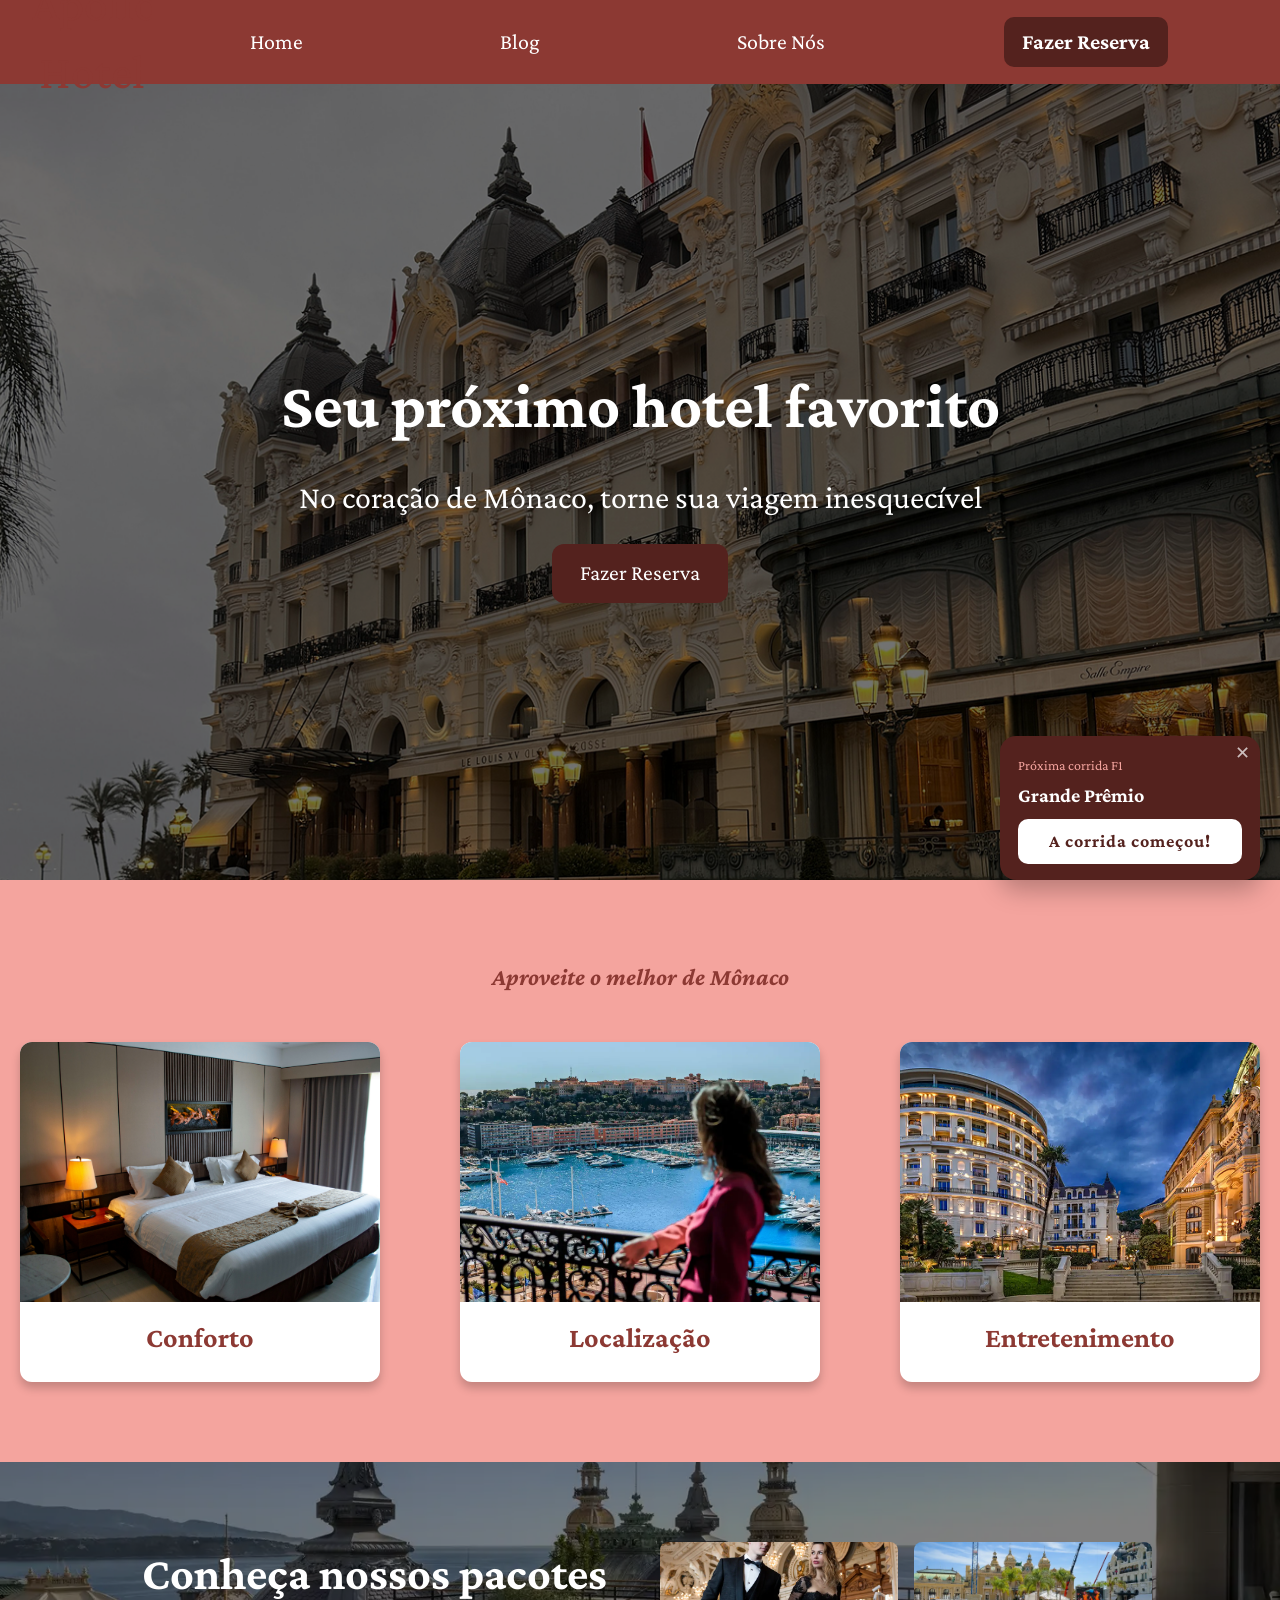
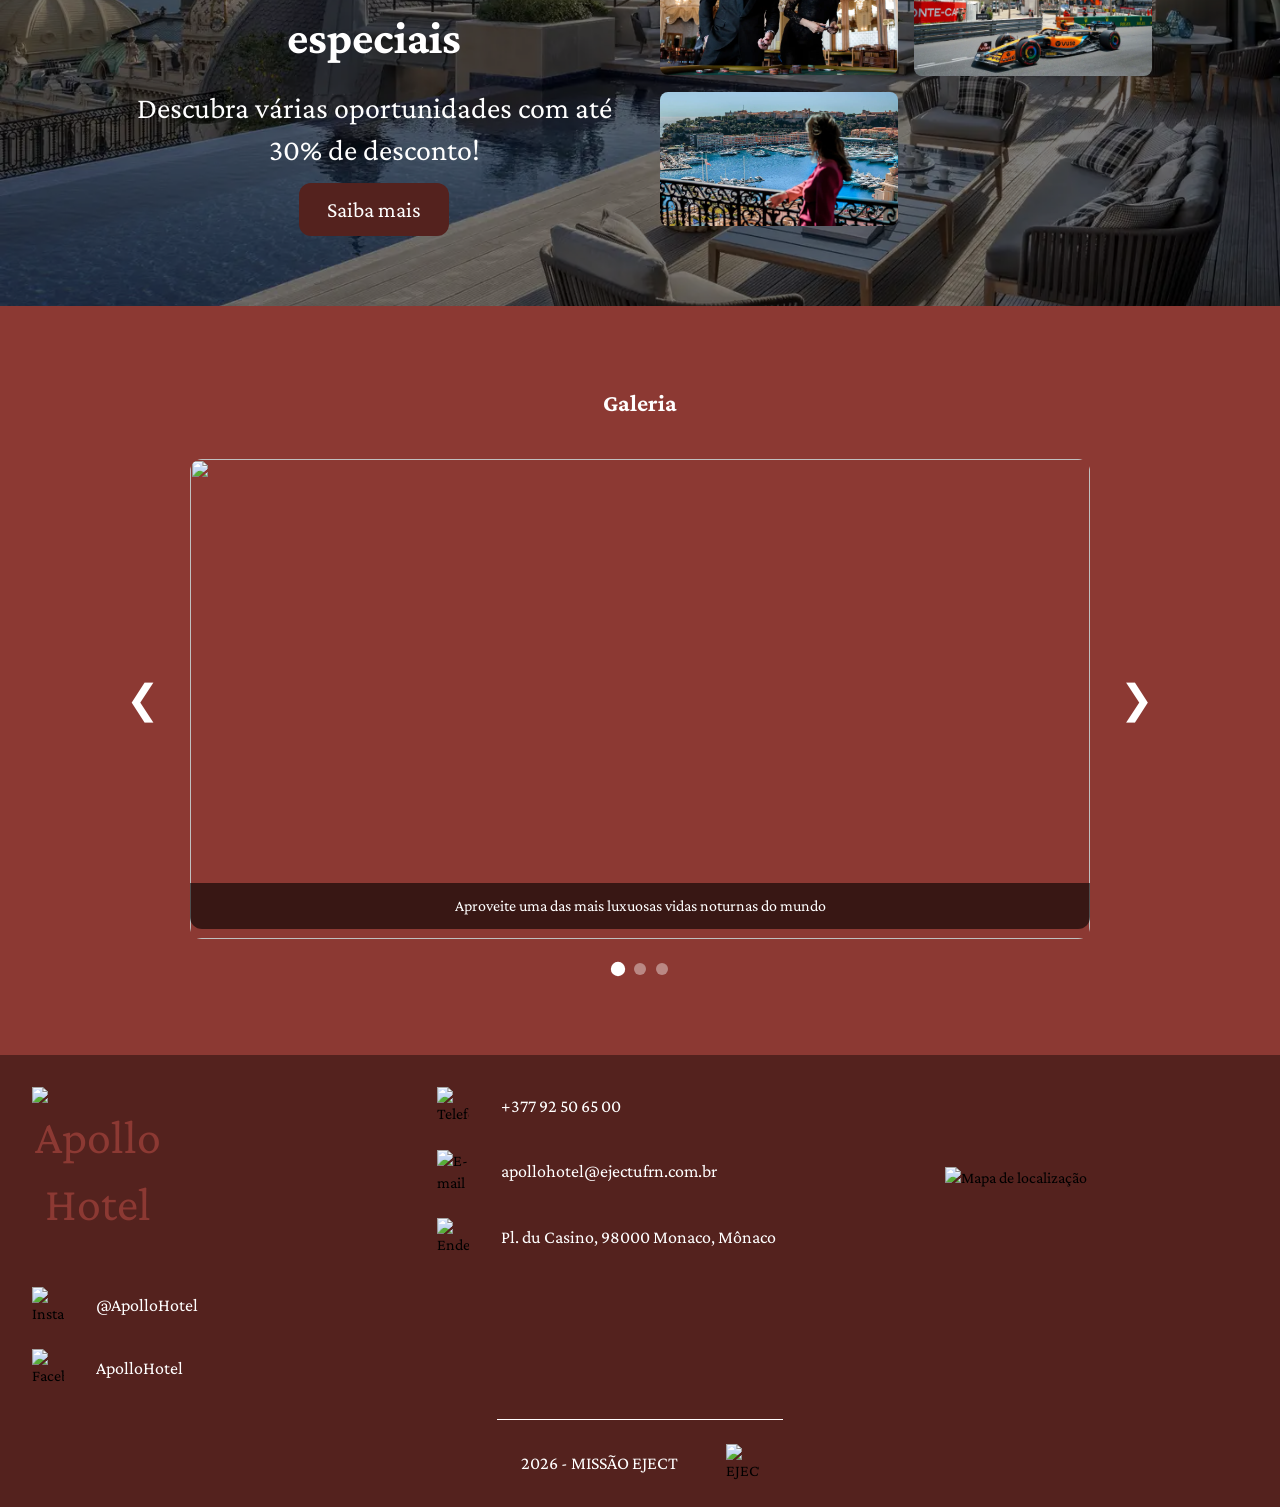
==== index.html @ d9b08ff7 "Fix: O index no root do projeto" ====
<!doctype html>
<html lang="pt-BR">
  <head>
    <meta charset="UTF-8" />
    <meta name="viewport" content="width=device-width, initial-scale=1.0" />
    <link rel="stylesheet" href="assets/css/global.css" />
    <link rel="stylesheet" href="assets/css/home.css" />
    <title>Apollo Hotel | Home</title>
  </head>
  <body>
    <!-- ================= HEADER / NAV ================= -->
    <header>
      <nav>
        <ul class="nav-bar">
          <div class="logo" onclick="window.location.href = './'">
            <img src="assets/src/images/logo.png" alt="Apollo Hotel" />
          </div>

          <!-- BOTÃO HAMBURGER -->
          <div class="hamburger" id="hamburger">
            <span></span>
            <span></span>
            <span></span>
          </div>

          <!-- MENU -->
          <div class="menu" id="menu">
            <a href="./" class="btn-nav">Home</a>
            <a href="./public/pages/blog.html" class="btn-nav">Blog</a>
            <a href="./public/pages/sobre.html" class="btn-nav">Sobre Nós</a>
            <a href="" class="btn-nav reserva open-booking">Fazer Reserva</a>
          </div>
        </ul>
      </nav>
    </header>

    <!-- ================= HERO ================= -->
    <section class="hero">
      <div class="hero-overlay">
        <h1>Seu próximo hotel favorito</h1>
        <p>No coração de Mônaco, torne sua viagem inesquecível</p>
        <a href="#" class="btn-primary">Fazer Reserva</a>
      </div>
    </section>

    <!-- ================= BENEFÍCIOS ================= -->
    <section class="beneficios">
      <h2>Aproveite o melhor de Mônaco</h2>

      <div class="cards-beneficios">
        <div class="card-beneficio">
          <img src="assets/images/conforto.png" alt="Conforto" />
          <span>Conforto</span>
        </div>

        <div class="card-beneficio">
          <img src="assets/images/localizacao.png" alt="Localização" />
          <span>Localização</span>
        </div>

        <div class="card-beneficio">
          <img
            src="assets/images/entretenimento.png"
            alt="Entretenimento"
          />
          <span>Entretenimento</span>
        </div>
      </div>
    </section>

    <!-- ================= PACOTES ================= -->
    <section class="pacotes">
      <div class="pacotes-content">
        <div class="pacotes-texto">
          <h2>Conheça nossos pacotes especiais</h2>
          <p>Descubra várias oportunidades com até 30% de desconto!</p>
          <a href="#" class="btn-primary">Saiba mais</a>
        </div>

        <div class="pacotes-imagens">
          <img src="assets/images/cassino.png" />
          <img src="assets/images/formula1.png" />
          <img src="assets/images/localizacao.png" />
        </div>
      </div>
    </section>

    <!-- ================= GALERIA ================= -->
    <section class="galeria">
      <h2>Galeria</h2>

      <div class="galeria-slider">
        <button class="arrow left" id="prev">&#10094;</button>

        <div class="slider-container">
          <div class="slider-track" id="sliderTrack">
            <div class="slide">
              <img src="assets/images/slide1.png" />
              <span
                >Aproveite uma das mais luxuosas vidas noturnas do mundo</span
              >
            </div>

            <div class="slide">
              <img src="assets/images/slide2.png" />
              <span>Experiência única e sofisticada</span>
            </div>

            <div class="slide">
              <img src="assets/images/slide3.png" />
              <span>O luxo que você merece</span>
            </div>
          </div>
        </div>

        <button class="arrow right" id="next">&#10095;</button>
      </div>

      <div class="dots" id="dots"></div>
    </section>

    <!-- ================= FOOTER ================= -->
    <footer>
      <div class="infos">
        <div class="redes">
          <img
            src="assets/src/images/logo.png"
            alt="Apollo Hotel"
            class="logo"
          />

          <div class="rede">
            <img src="assets/src/images/instagram.png" alt="Instagram" />
            <span>@ApolloHotel</span>
          </div>

          <div class="rede">
            <img src="assets/src/images/facebook.png" alt="Facebook" />
            <span>ApolloHotel</span>
          </div>
        </div>

        <div class="contatos">
          <div class="contato">
            <img src="assets/src/images/telefone.png" alt="Telefone" />
            <span>+377 92 50 65 00</span>
          </div>

          <div class="contato">
            <img src="assets/src/images/email.png" alt="E-mail" />
            <span>apollohotel@ejectufrn.com.br</span>
          </div>

          <div class="contato">
            <img src="assets/src/images/local.png" alt="Endereço" />
            <span>Pl. du Casino, 98000 Monaco, Mônaco</span>
          </div>
        </div>

        <div class="localizacao">
          <img
            src="assets/src/images/localização.png"
            alt="Mapa de localização"
          />
        </div>
      </div>

      <div class="copy">
        <div class="text">
          <span>2026 - MISSÃO EJECT</span>
          <img src="assets/src/images/eject.png" alt="EJECT" />
        </div>
      </div>
    </footer>

    <!-- OVERLAY -->
    <div id="bookingModal" class="modal-overlay">
      <div class="modal">
        <button class="close-modal">&times;</button>

        <h1 class="logo">Apollo <span>Hotel</span></h1>

        <form class="booking-form">
          <label>Nome Completo</label>
          <input type="text" placeholder="Digite aqui" />

          <div class="dates">
            <div>
              <label>Data de entrada</label>
              <input type="date" />
            </div>

            <div>
              <label>Data de saída</label>
              <input type="date" />
            </div>
          </div>

          <label>Categoria de acomodação</label>
          <select>
            <option>Suíte Prince</option>
            <option>Suíte Master</option>
            <option>Quarto Luxo</option>
          </select>

          <div class="people">
            <div class="counter">
              <label>Adultos</label>
              <div class="counter-box">
                <button type="button" class="minus">-</button>
                <span>2</span>
                <button type="button" class="plus">+</button>
              </div>
            </div>

            <div class="counter">
              <label>Crianças</label>
              <div class="counter-box">
                <button type="button" class="minus">-</button>
                <span>0</span>
                <button type="button" class="plus">+</button>
              </div>
            </div>
          </div>

          <button class="reserve-btn">Fazer Reserva</button>
        </form>
      </div>
    </div>
    <div id="f1-widget" class="f1-widget">
      <button id="closeF1" class="f1-close">✕</button>

      <div class="f1-content">
        <span class="f1-title">Próxima corrida F1</span>
        <span class="f1-race">Grande Prêmio</span>

        <div id="f1-countdown" class="f1-countdown">00d 00h 00m 00s</div>
      </div>
    </div>

    <script>
      const hamburger = document.getElementById("hamburger");
      const menu = document.getElementById("menu");

      hamburger.addEventListener("click", () => {
        menu.classList.toggle("active");
      });
    </script>
    <script src="assets/js/main.js"></script>
    <script src="assets/js/modal.js"></script>
  </body>
</html>
---- assets/css/global.css ----
/* ============================= */
/* FONT */
/* ============================= */
@import url("https://fonts.googleapis.com/css2?family=Crimson+Pro:ital,wght@0,200..900;1,200..900&display=swap");

/* ============================= */
/* RESET + BASE */
/* ============================= */
*,
*::before,
*::after {
  box-sizing: border-box;
}

* {
  margin: 0;
  padding: 0;
  font-family: "Crimson Pro", serif;
}

html {
  scroll-behavior: smooth;
}

body {
  min-height: 100vh;
  line-height: 1.4;
  overflow-x: hidden;
}

img {
  display: block;
  max-width: 100%;
}

/* ============================= */
/* VARIÁVEIS */
/* ============================= */
:root {
  --h1: #f4a49e;
  --h2: #8c3933;
  --h3: #54221e;

  --b1: #ffffff;
  --b2: #818181;
  --b3: #000000;
}

/* ============================= */
/* NAV */
/* ============================= */
nav {
  width: 100%;
  max-height: 104px;
  background: var(--h2);
  display: flex;
  align-items: center;
  justify-content: center;
  z-index: 9999;
  position: relative;
}

nav ul {
  width: 100%;
  height: 100%;
  list-style: none;
  padding: 24px 64px;

  display: flex;
  align-items: center;
  justify-content: space-around;
}

nav .menu {
  width: 100%;
  display: flex;
  align-items: center;
  justify-content: space-around;
}

nav .logo img {
  width: 140px;
  cursor: pointer;
}

/* Botões navegação */
nav .btn-nav {
  display: inline-block;
  padding: 12px 24px;
  border-radius: 12px;

  font-size: 32px;
  text-decoration: none;
  color: var(--b1);

  transition: 0.3s;
}

nav .btn-nav:hover {
  background: #ffffff26;
}

nav .reserva {
  background: var(--h3);
  font-weight: bold;
}

nav .reserva:hover {
  opacity: 0.85;
}

/* ============================= */
/* FOOTER */
/* ============================= */
footer {
  width: 100%;
  background: var(--h3);
  display: flex;
  flex-direction: column;
}

footer .infos {
  width: 100%;
  padding: 48px;

  display: grid;
  grid-template-columns: repeat(3, 1fr);
}

footer .logo {
  width: 132px;
}

/* Colunas */
footer .redes,
footer .contatos {
  display: flex;
  flex-direction: column;
  gap: 24px;
}

/* Itens redes/contatos */
.rede,
.contato {
  display: flex;
  align-items: center;
  gap: 32px;
}

.rede img,
.contato img {
  width: 32px;
}

footer span {
  font-size: 20px;
  color: var(--b1);
}

/* Mapa */
.localizacao {
  display: flex;
  align-items: center;
  justify-content: center;
}

.localizacao img {
  width: 264px;
  height: 180px;
  object-fit: cover;
}

/* Copyright */
.copy {
  display: flex;
  justify-content: center;
}

.copy .text {
  display: flex;
  align-items: center;
  gap: 48px;
  padding: 24px;

  border-top: 1px solid var(--b1);
}

.copy img {
  width: 33px;
}

/* OVERLAY */
.modal-overlay {
  position: fixed;
  inset: 0;
  background: #00000073;
  display: flex;
  align-items: center;
  justify-content: center;
  opacity: 0;
  pointer-events: none;
  transition: 0.4s;
  z-index: 9999;
}

.modal-overlay.active {
  opacity: 1;
  pointer-events: auto;
}

/* MODAL */
.modal {
  background: var(--b1);
  width: 95%;
  max-width: 520px;
  border-radius: 20px;
  padding: 40px;
  position: relative;
  transform: translateY(40px);
  transition: 0.4s;
}

.modal-overlay.active .modal {
  transform: translateY(0);
}

.close-modal {
  position: absolute;
  right: 20px;
  top: 15px;
  font-size: 28px;
  border: none;
  background: none;
  cursor: pointer;
  color: #777;
}

/* LOGO */
.logo {
  text-align: center;
  color: var(--h2);
  font-size: 48px;
  margin-bottom: 25px;
}
.logo span {
  display: block;
  font-size: 28px;
}

/* FORM */
.booking-form {
  display: flex;
  flex-direction: column;
  gap: 18px;
}

label {
  color: var(--h3);
  font-weight: 600;
}

input,
select {
  padding: 14px;
  border-radius: 10px;
  border: 2px solid var(--h2);
  font-size: 16px;
  background: var(--b1);
}

.dates {
  display: flex;
  gap: 15px;
}
.people {
  display: flex;
  gap: 20px;
}

/* COUNTER */
.counter-box {
  display: flex;
  align-items: center;
  justify-content: space-between;
  border: 2px solid var(--h2);
  border-radius: 10px;
  padding: 10px 15px;
  margin-top: 6px;
}

.counter-box button {
  border: none;
  background: none;
  font-size: 22px;
  cursor: pointer;
  color: var(--h2);
}

/* BOTÃO */
.reserve-btn {
  margin-top: 15px;
  background: var(--h3);
  color: var(--b1);
  border: none;
  padding: 16px;
  font-size: 20px;
  border-radius: 14px;
  cursor: pointer;
  transition: 0.3s;
}
.reserve-btn:hover {
  background: var(--h3);
}

/* ===== WIDGET F1 ===== */
.f1-widget {
  position: fixed;
  right: 20px;
  bottom: 20px;
  width: 260px;
  background: var(--h3);
  color: var(--b1);
  border-radius: 16px;
  box-shadow: 0 10px 25px #00000040;
  padding: 18px 18px 16px;
  z-index: 9999;
  animation: slideUp 0.6s ease;
  font-family: inherit;
}

@keyframes slideUp {
  from {
    transform: translateY(80px);
    opacity: 0;
  }
  to {
    transform: translateY(0);
    opacity: 1;
  }
}

.f1-close {
  position: absolute;
  right: 10px;
  top: 6px;
  background: none;
  border: none;
  color: var(--b1);
  font-size: 18px;
  cursor: pointer;
  opacity: 0.7;
}

.f1-close:hover {
  opacity: 1;
}

.f1-title {
  font-size: 14px;
  color: var(--h1);
}

.f1-race {
  display: block;
  font-size: 20px;
  font-weight: bold;
  margin: 4px 0 10px;
}

.f1-countdown {
  background: var(--b1);
  color: var(--h3);
  padding: 10px;
  border-radius: 10px;
  text-align: center;
  font-weight: bold;
  font-size: 18px;
  letter-spacing: 1px;
}

/* ============================= */
/* RESPONSIVIDADE */
/* ============================= */

@media (max-width: 1766px) {
  nav {
    max-height: 84px;
  }

  nav ul {
    padding: 16px 32px;
    justify-content: space-between;
  }

  nav .logo img {
    width: 120px;
  }

  nav .btn-nav {
    font-size: 22px;
    padding: 10px 18px;
    border-radius: 10px;
  }

  footer .infos {
    padding: 32px;
    grid-template-columns: repeat(3, 1fr);
  }

  .localizacao img {
    width: 200px;
    height: 140px;
  }

  footer span {
    font-size: 18px;
  }
}

@media (max-width: 768px) {
  nav {
    height: 104px;
  }

  .nav-bar {
    position: relative;
    display: flex;
    align-items: center;
    justify-content: space-between;
  }

  .logo img {
    margin-top: 20px;
  }

  /* HAMBURGER */
  .hamburger {
    width: 30px;
    height: 22px;
    cursor: pointer;
    z-index: 999;

    display: flex;
    flex-direction: column;
    justify-content: space-between;
  }

  .hamburger span {
    height: 3px;
    background: #fff;
    border-radius: 3px;
    transition: 0.3s;
  }

  /* MENU MOBILE */
  .menu {
    position: absolute;
    top: 100%;
    left: 0;

    width: 100%;
    padding: 0;
    overflow: hidden;
    max-height: 0;

    display: flex;
    flex-direction: column;
    align-items: center;
    gap: 32px;

    background: var(--h2);
    transition: 0.4s ease;
  }

  .menu.active {
    max-height: 500px;
    padding: 40px 0;
  }

  .menu .btn-nav {
    font-size: 28px;
  }

  .menu .reserva {
    margin-top: 10px;
    padding: 16px 32px;
    border-radius: 16px;
    font-size: 24px;
  }

  footer .infos {
    grid-template-columns: 1fr;
    text-align: center;
    gap: 32px;
  }

  .redes .rede,
  .contatos .contato {
    justify-content: center;
  }

  .localizacao img {
    width: 100%;
    height: auto;
  }

  .copy .text {
    flex-direction: column;
    gap: 16px;
    text-align: center;
  }

  .f1-widget {
    width: calc(100% - 30px);
    right: 15px;
    bottom: 15px;
  }

  .modal {
    width: 92%;
    max-width: 360px;
    padding: 22px 18px;
    border-radius: 18px;
  }

  .logo {
    font-size: 26px;
    margin-bottom: 12px;
  }

  .booking-form label {
    font-size: 14px;
    margin-bottom: 4px;
  }

  .booking-form input,
  .booking-form select {
    padding: 10px;
    font-size: 15px;
  }
  
  .dates {
    flex-direction: column;
    gap: 10px;
  }

  .people {
    flex-direction: column;
    gap: 12px;
  }

  .counter-box {
    padding: 6px 10px;
  }

  .counter-box span {
    font-size: 16px;
  }

  .reserve-btn {
    padding: 14px;
    font-size: 16px;
    border-radius: 12px;
  }

  .close-modal {
    font-size: 24px;
    top: 10px;
    right: 14px;
  }
}
---- assets/css/home.css ----
/* ================= HERO ================= */
.hero {
  height: calc(100vh - 104px);
  background: url("../images/hotel.png") center center/cover no-repeat;
  position: relative;
}

.hero-overlay {
  height: 100%;
  background: rgba(0, 0, 0, 0.55);
  display: flex;
  flex-direction: column;
  justify-content: center;
  align-items: center;
  gap: 24px;
  text-align: center;
  color: var(--b1);
  padding: 20px;
}

.hero h1 {
  font-size: 64px;
}
.hero p {
  font-size: 32px;
  max-width: 700px;
}

.btn-primary {
  background: var(--h3);
  color: var(--b1);
  padding: 14px 28px;
  border-radius: 12px;
  text-decoration: none;
  font-size: 22px;
  transition: 0.3s;
}
.btn-primary:hover {
  opacity: 0.85;
}

/* ================= BENEFÍCIOS ================= */
.beneficios {
  background: var(--h1);
  padding: 80px 20px;
  text-align: center;
}

.beneficios h2 {
  color: var(--h2);
  margin-bottom: 48px;
  font-style: italic;
}

.cards-beneficios {
  display: flex;
  justify-content: center;
  gap: 80px;
  flex-wrap: wrap;
}

.card-beneficio {
  width: 360px;
  height: 340px;
  background: white;
  border-radius: 12px;
  overflow: hidden;
  box-shadow: 0 6px 10px #00000033;
}

.card-beneficio img {
  width: 100%;
  height: 260px;
  object-fit: cover;
}

.card-beneficio span {
  display: block;
  padding: 16px;
  font-size: 28px;
  font-weight: bold;
  color: var(--h2);
}

/* ================= PACOTES ================= */
.pacotes {
  background: url("../images/quarto.png") center/cover no-repeat;
  padding: 80px 10%;
  color: var(--b1);
  position: relative;
}

.pacotes::before {
  content: "";
  position: absolute;
  inset: 0;
  background: #00000080;
  pointer-events: none;
}

.pacotes-content {
  position: relative;
  display: flex;
  justify-content: space-between;
  align-items: center;
  gap: 40px;
}

.pacotes-texto {
  width: 50%;
  text-align: center;
}

.pacotes-texto h2 {
  font-size: 46px;
}
.pacotes-texto p {
  margin: 16px 0 24px;
  font-size: 30px;
}

.pacotes-imagens {
  width: 50%;
  display: grid;
  grid-template-columns: 1fr 1fr;
  gap: 16px;
}

.pacotes-imagens img {
  width: 100%;
  border-radius: 8px;
}

/* ================= GALERIA ================= */
.galeria {
  background: var(--h2);
  padding: 80px 20px;
  text-align: center;
  color: var(--b1);
}

.galeria h2 {
  margin-bottom: 40px;
}

.galeria-slider {
  display: flex;
  align-items: center;
  justify-content: center;
  gap: 20px;
}

.slide {
  position: relative;
  max-width: 800px;
}

.slide img {
  width: 100%;
  border-radius: 12px;
}

.slide span {
  position: absolute;
  bottom: 10px;
  left: 0;
  right: 0;
  padding: 10px;
  background: #00000099;
}

/* ===== SLIDER FUNCIONAL ===== */

.galeria-slider {
  display: flex;
  align-items: center;
  justify-content: center;
  gap: 30px;
}

.slider-container {
  width: 100%;
  max-width: 900px; /* ← limite do slider */
  overflow: hidden;
}

.slider-track {
  display: flex;
  transition: transform 0.5s ease;
}

.slide {
  min-width: 100%;
  display: flex;
  justify-content: center;
  position: relative;
}

/* LIMITANDO TAMANHO DA IMAGEM */
.slide img {
  width: 100%;
  max-width: 900px;
  height: 480px;
  object-fit: cover;
  border-radius: 12px;
}

.slide span {
  position: absolute;
  bottom: 10px;
  left: 0;
  right: 0;
  padding: 12px;
  background: #00000099;
  border-radius: 0 0 12px 12px;
}

.arrow {
  background: none;
  border: none;
  font-size: 40px;
  color: white;
  cursor: pointer;
}

/* ===== DOTS ===== */
.dots {
  margin-top: 24px;
  display: flex;
  justify-content: center;
  gap: 10px;
}

.dot {
  width: 12px;
  height: 12px;
  background: #ffffff66;
  border-radius: 50%;
  cursor: pointer;
  transition: 0.3s;
}

.dot.active {
  background: var(--b1);
  transform: scale(1.2);
}

/* ================= NOTEBOOK ================= */

@media (max-width: 1768px) {

}

/* ================= MOBILE ================= */

@media (max-width: 768px) {
  .hero h1 {
    font-size: 36px;
  }
  .hero p {
    font-size: 20px;
  }

  .pacotes-content {
    flex-direction: column;
    text-align: center;
  }

  .slider-container {
    width: 100%;
  }
  .slide {
    min-width: 100%;
  }

  .slide img {
    height: 260px;
  }
}
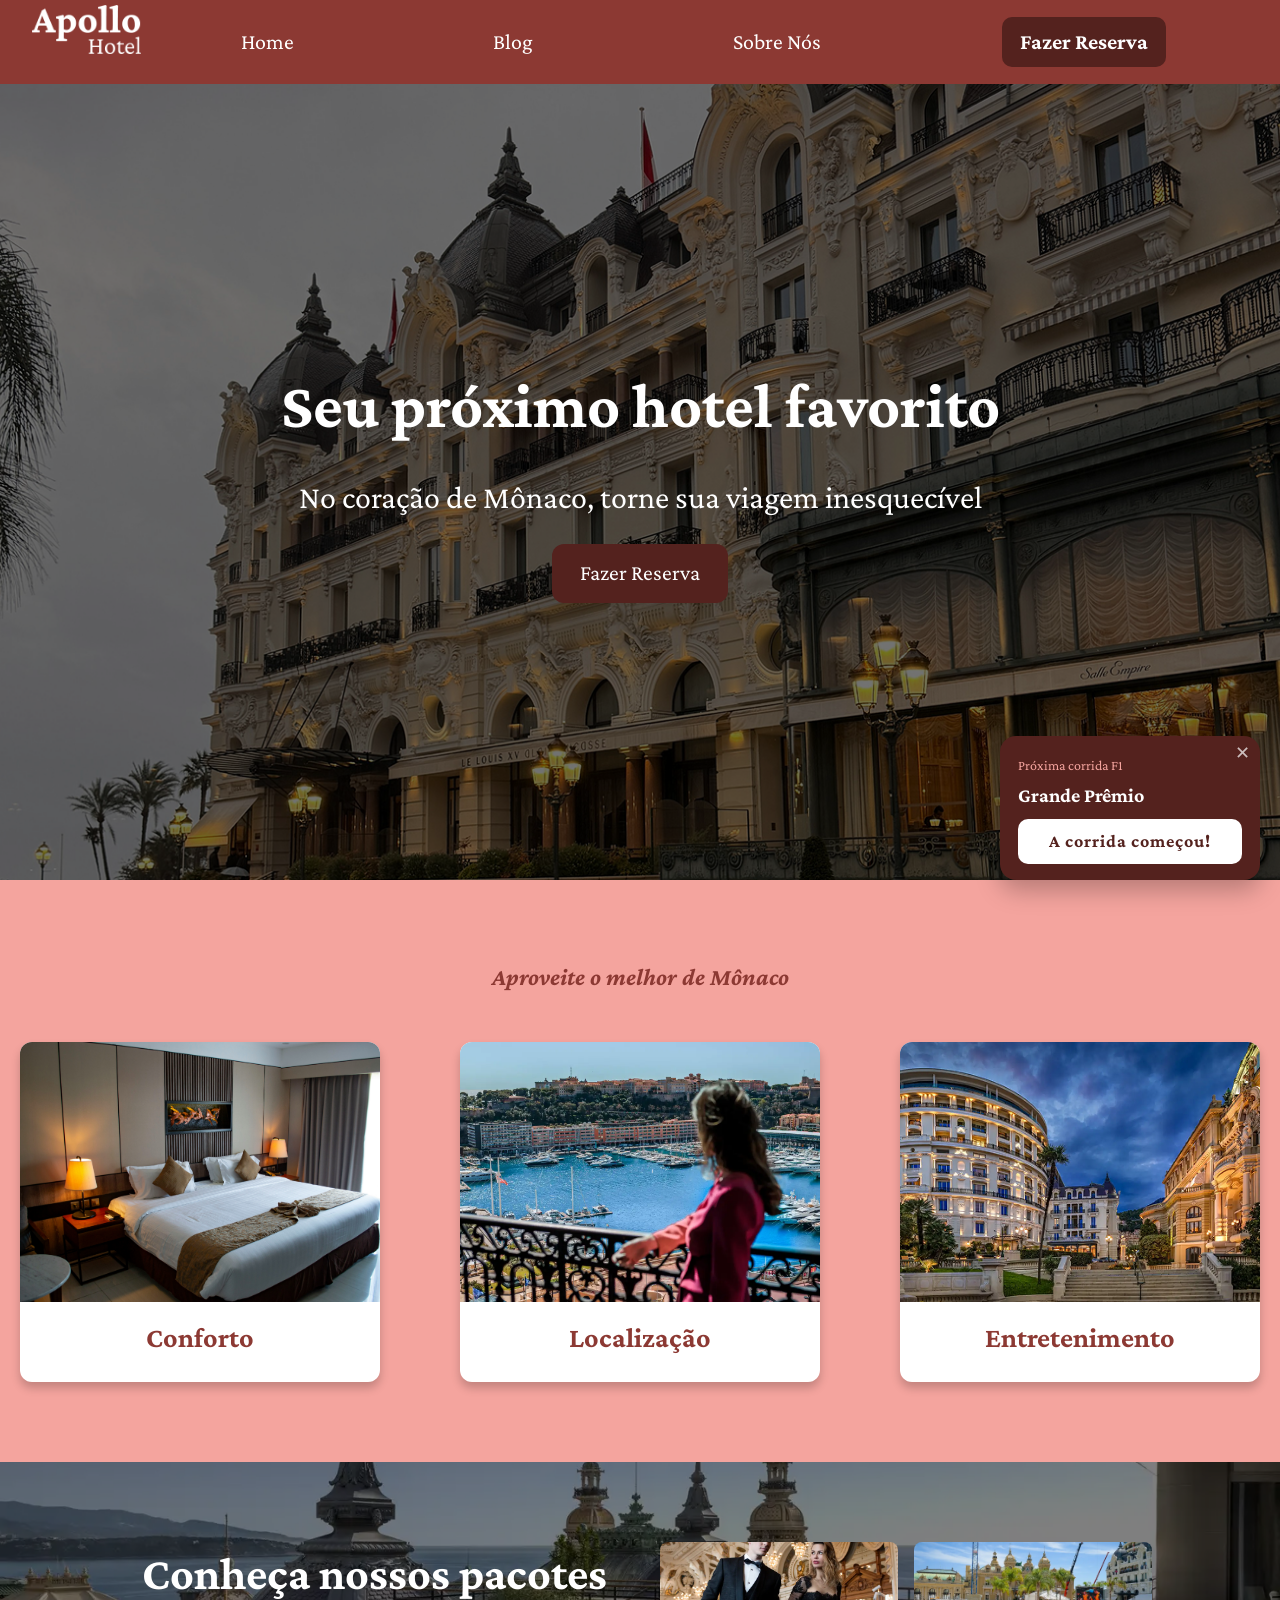
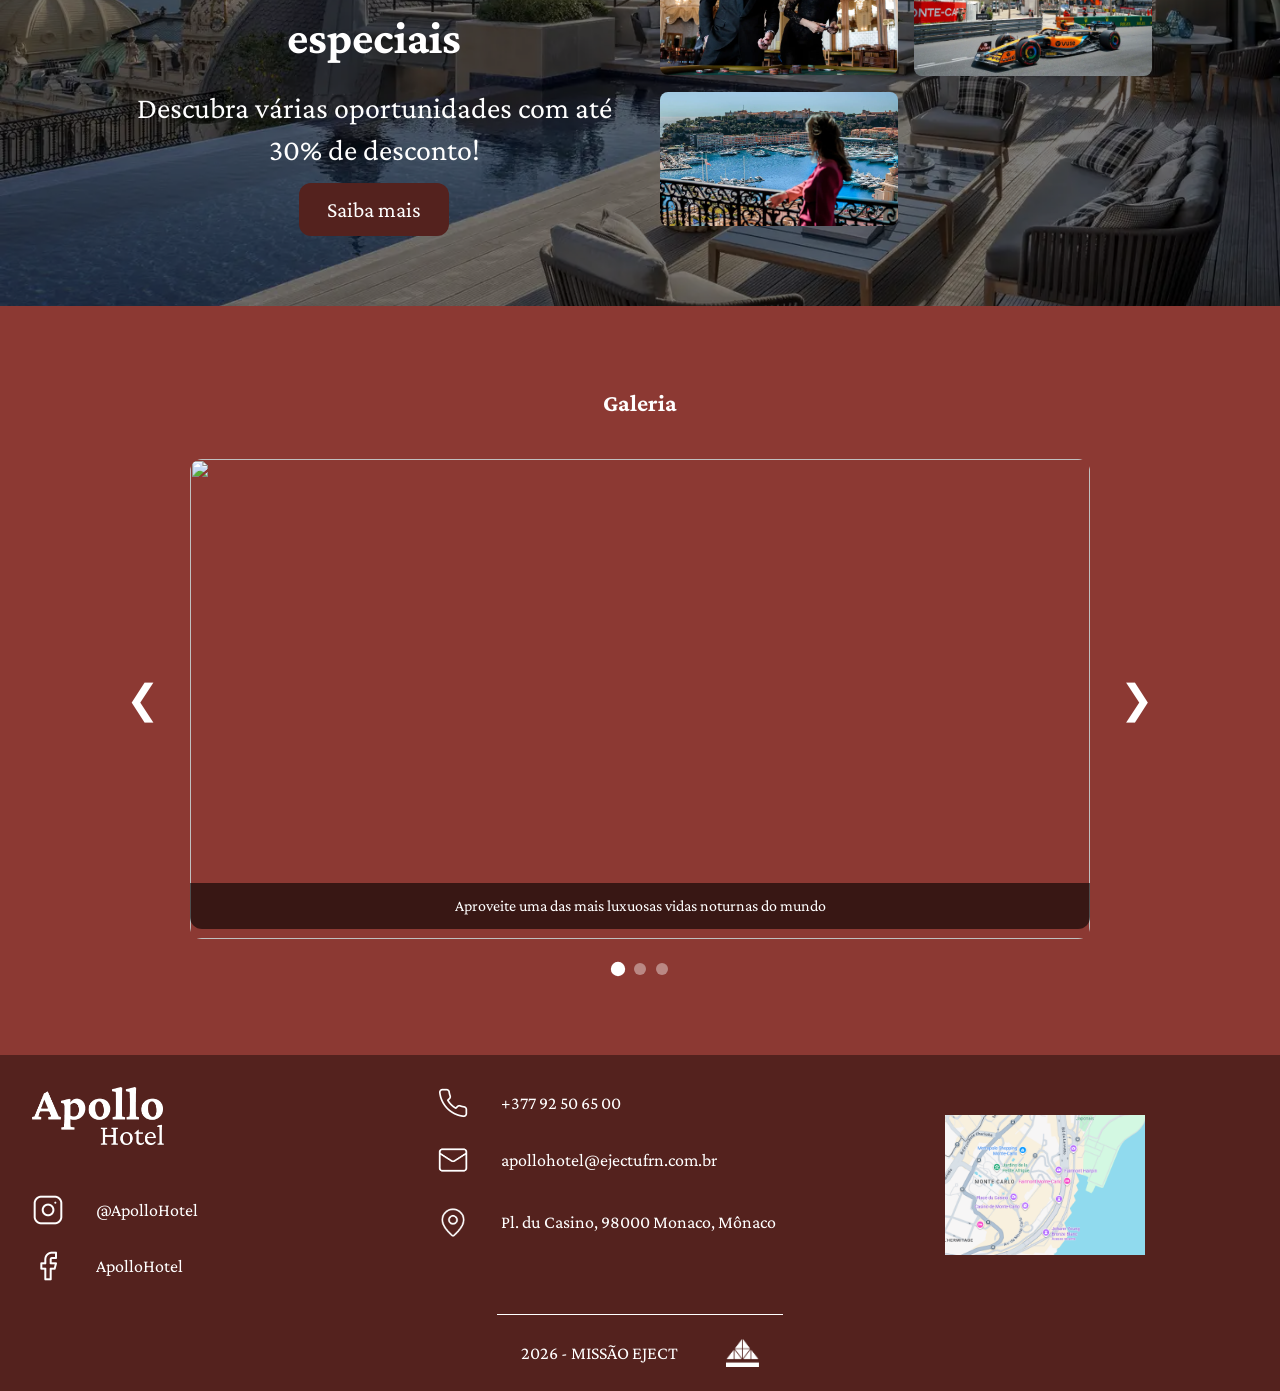
==== commit efcea7a6: "Fix: esqueci de retira o src/ dos links" ====
--- a/index.html
+++ b/index.html
@@ -13,7 +13,7 @@
       <nav>
         <ul class="nav-bar">
           <div class="logo" onclick="window.location.href = './'">
-            <img src="assets/src/images/logo.png" alt="Apollo Hotel" />
+            <img src="assets/images/logo.png" alt="Apollo Hotel" />
           </div>
 
           <!-- BOTÃO HAMBURGER -->
@@ -124,42 +124,42 @@
       <div class="infos">
         <div class="redes">
           <img
-            src="assets/src/images/logo.png"
+            src="assets/images/logo.png"
             alt="Apollo Hotel"
             class="logo"
           />
 
           <div class="rede">
-            <img src="assets/src/images/instagram.png" alt="Instagram" />
+            <img src="assets/images/instagram.png" alt="Instagram" />
             <span>@ApolloHotel</span>
           </div>
 
           <div class="rede">
-            <img src="assets/src/images/facebook.png" alt="Facebook" />
+            <img src="assets/images/facebook.png" alt="Facebook" />
             <span>ApolloHotel</span>
           </div>
         </div>
 
         <div class="contatos">
           <div class="contato">
-            <img src="assets/src/images/telefone.png" alt="Telefone" />
+            <img src="assets/images/telefone.png" alt="Telefone" />
             <span>+377 92 50 65 00</span>
           </div>
 
           <div class="contato">
-            <img src="assets/src/images/email.png" alt="E-mail" />
+            <img src="assets/images/email.png" alt="E-mail" />
             <span>apollohotel@ejectufrn.com.br</span>
           </div>
 
           <div class="contato">
-            <img src="assets/src/images/local.png" alt="Endereço" />
+            <img src="assets/images/local.png" alt="Endereço" />
             <span>Pl. du Casino, 98000 Monaco, Mônaco</span>
           </div>
         </div>
 
         <div class="localizacao">
           <img
-            src="assets/src/images/localização.png"
+            src="assets/images/localização.png"
             alt="Mapa de localização"
           />
         </div>
@@ -168,7 +168,7 @@
       <div class="copy">
         <div class="text">
           <span>2026 - MISSÃO EJECT</span>
-          <img src="assets/src/images/eject.png" alt="EJECT" />
+          <img src="assets/images/eject.png" alt="EJECT" />
         </div>
       </div>
     </footer>
